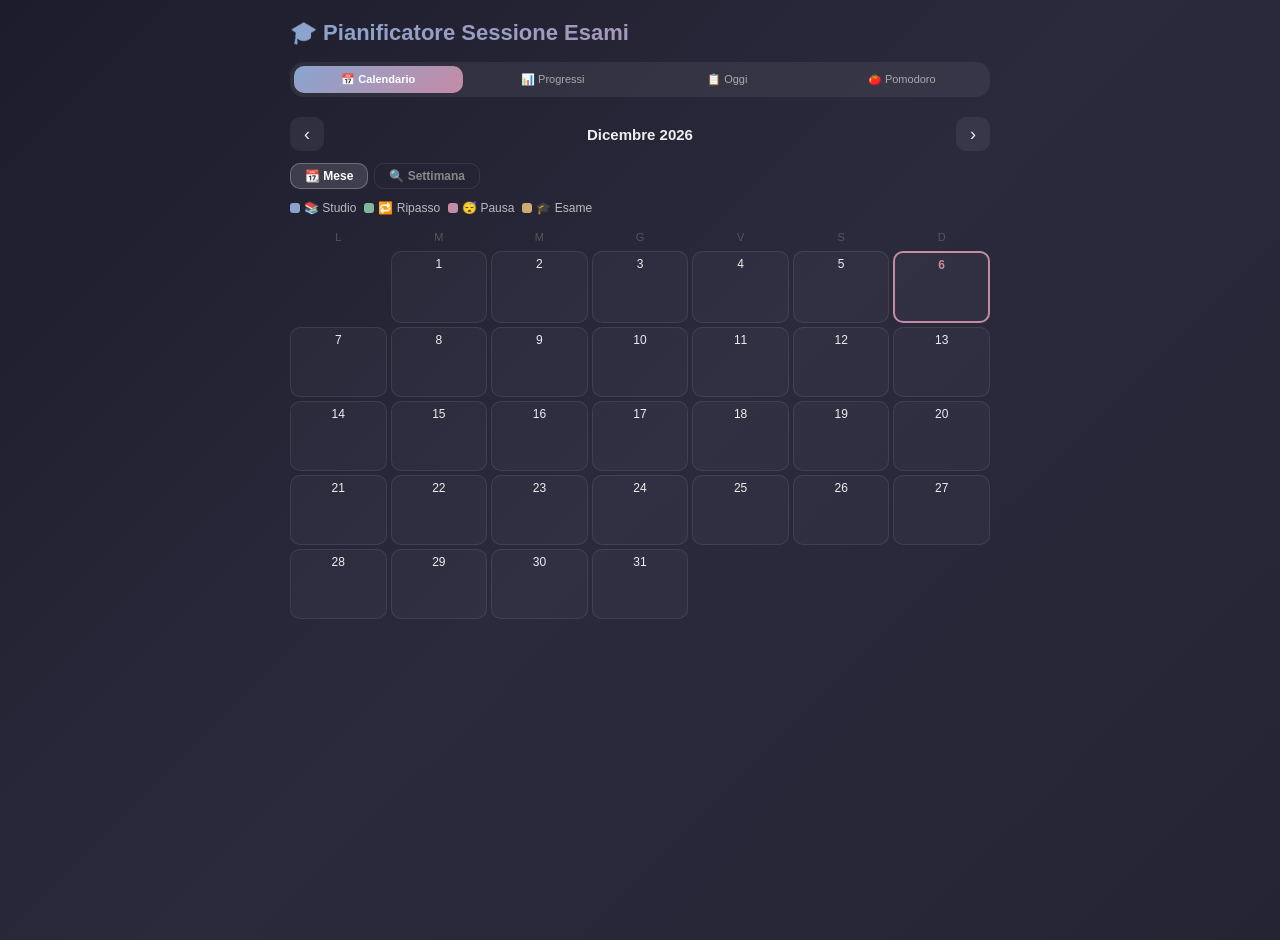
==== index.html @ a886c65d "Add files via upload" ====
<!doctype html>
<html lang="it">
<head>
<meta charset="utf-8">
<meta name="viewport" content="width=device-width, initial-scale=1, viewport-fit=cover">
<title>Pianificatore Esami</title>
<meta name="theme-color" content="#1d1c2a">
<meta name="apple-mobile-web-app-capable" content="yes">
<meta name="mobile-web-app-capable" content="yes">
<meta name="apple-mobile-web-app-status-bar-style" content="black-translucent">
<meta name="apple-mobile-web-app-title" content="Esami">
<link rel="manifest" href="manifest.webmanifest">
<link rel="apple-touch-icon" href="icon-180.png">
<link rel="icon" href="icon-192.png">
<style>
  html,body{margin:0;background:#1d1c2a;}
  body{padding-top:env(safe-area-inset-top);padding-bottom:env(safe-area-inset-bottom);-webkit-text-size-adjust:100%;}
  *{-webkit-tap-highlight-color:transparent;}
  input,select,textarea,button{font-family:inherit;}
</style>
</head>
<body>
<div id="root"></div>
<script src="app.js"></script>
<script>
if ("serviceWorker" in navigator) {
  window.addEventListener("load", function () {
    navigator.serviceWorker.register("sw.js").catch(function () {});
  });
}
</script>
</body>
</html>
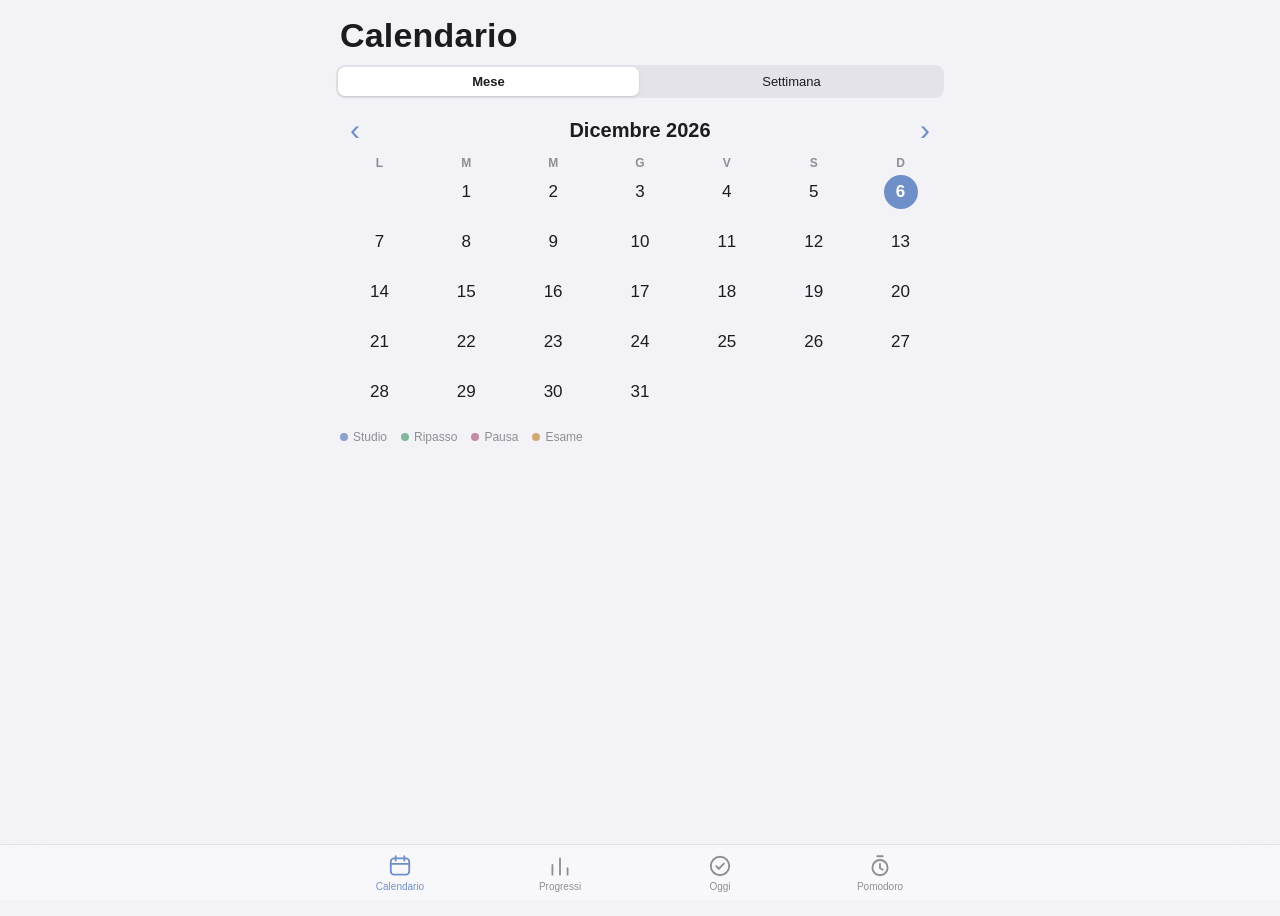
==== commit 38702d14: "Stile iOS con tema chiaro/scuro automatico Nuova interfaccia in stile iPhone (titoli grandi, liste r" ====
--- a/index.html
+++ b/index.html
@@ -4,16 +4,19 @@
 <meta charset="utf-8">
 <meta name="viewport" content="width=device-width, initial-scale=1, viewport-fit=cover">
 <title>Pianificatore Esami</title>
-<meta name="theme-color" content="#1d1c2a">
+<meta name="theme-color" content="#f2f2f7" media="(prefers-color-scheme: light)">
+<meta name="theme-color" content="#000000" media="(prefers-color-scheme: dark)">
+<meta name="color-scheme" content="light dark">
 <meta name="apple-mobile-web-app-capable" content="yes">
 <meta name="mobile-web-app-capable" content="yes">
-<meta name="apple-mobile-web-app-status-bar-style" content="black-translucent">
+<meta name="apple-mobile-web-app-status-bar-style" content="default">
 <meta name="apple-mobile-web-app-title" content="Esami">
 <link rel="manifest" href="manifest.webmanifest">
 <link rel="apple-touch-icon" href="icon-180.png">
 <link rel="icon" href="icon-192.png">
 <style>
-  html,body{margin:0;background:#1d1c2a;}
+  html,body{margin:0;background:#f2f2f7;}
+  @media (prefers-color-scheme:dark){html,body{background:#000;}}
   body{padding-top:env(safe-area-inset-top);padding-bottom:env(safe-area-inset-bottom);-webkit-text-size-adjust:100%;}
   *{-webkit-tap-highlight-color:transparent;}
   input,select,textarea,button{font-family:inherit;}
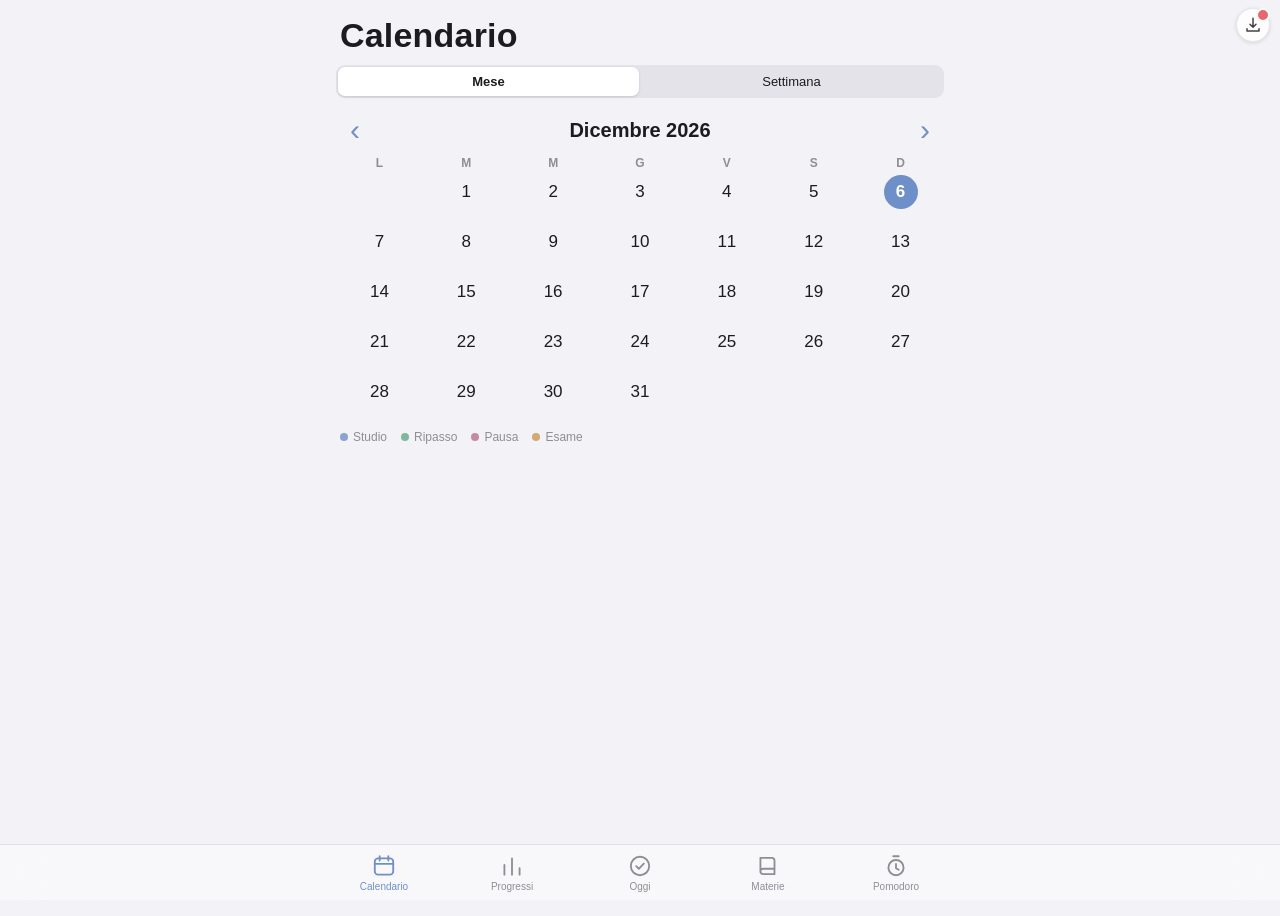
==== commit 3d08b2e1: "Backup condiviso, Conti nel repository, correzioni offline e ritmo di studio - backup.js: salva/ripr" ====
--- a/index.html
+++ b/index.html
@@ -25,6 +25,7 @@
 <body>
 <div id="root"></div>
 <script src="app.js"></script>
+<script src="backup.js" data-base="./"></script>
 <script>
 if ("serviceWorker" in navigator) {
   window.addEventListener("load", function () {
